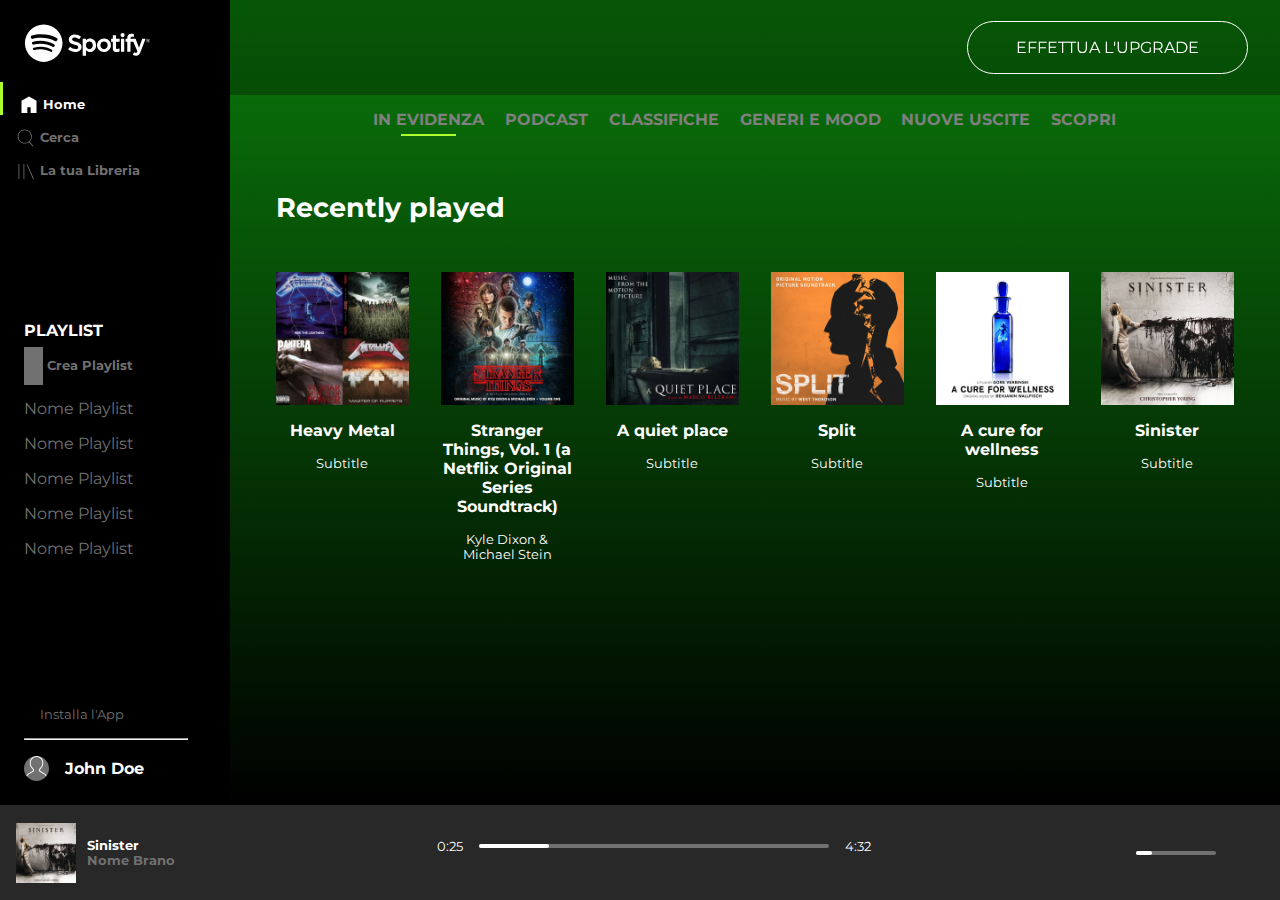
==== index2.html @ 2ba1409d "pagina bonus" ====
<!DOCTYPE html>
<html lang="en">
<head>
    <meta charset="UTF-8">
    <meta http-equiv="X-UA-Compatible" content="IE=edge">
    <meta name="viewport" content="width=device-width, initial-scale=1.0">
    <link rel="preconnect" href="https://fonts.googleapis.com">
    <link rel="preconnect" href="https://fonts.gstatic.com" crossorigin>
    <link href="https://fonts.googleapis.com/css2?family=Montserrat:wght@400;500;600&display=swap" rel="stylesheet"> 
    <link rel="stylesheet" href="https://cdnjs.cloudflare.com/ajax/libs/font-awesome/6.2.0/css/all.min.css" integrity="sha512-xh6O/CkQoPOWDdYTDqeRdPCVd1SpvCA9XXcUnZS2FmJNp1coAFzvtCN9BmamE+4aHK8yyUHUSCcJHgXloTyT2A==" crossorigin="anonymous" referrerpolicy="no-referrer" />
    <link rel="stylesheet" href="./css/style.css">
    <title>Spotify</title>
</head>
<body>
    <div class="wrapper">
        <main>
            <nav>
                <div class="nav-top">
                    <div class="logo">
                        <a href="#"><img src="./img/logo.svg" alt="Spotify"></a>
                    </div>
                    <!--  -->
                    <img src="./img/logo-small.svg" alt="home" class="none logo-small">
                    
                    <div class="nav-menu">
                        <div class="menu txt-white active-nav">
                        <svg viewBox="0 0 512 512" xmlns="http://www.w3.org/2000/svg"><path d="M448 463.746h-149.333v-149.333h-85.334v149.333h-149.333v-315.428l192-111.746 192 110.984v316.19z" fill="#ffffff"/></svg>
                        &nbsp;<div class="txt-small bold">Home</div>
                        </div>
                        <!--  -->
                        <svg viewBox="0 0 512 512" xmlns="http://www.w3.org/2000/svg" class="none"><path d="M448 463.746h-149.333v-149.333h-85.334v149.333h-149.333v-315.428l192-111.746 192 110.984v316.19z" fill="#ffffff"/></svg>
                        
                        <div class="menu">
                        <svg viewBox="0 0 512 512" xmlns="http://www.w3.org/2000/svg"><path d="M349.714 347.937l93.714 109.969-16.254 13.969-93.969-109.969q-48.508 36.825-109.207 36.825-36.826 0-70.476-14.349t-57.905-38.603-38.603-57.905-14.349-70.476 14.349-70.476 38.603-57.905 57.905-38.603 70.476-14.349 70.476 14.349 57.905 38.603 38.603 57.905 14.349 70.476q0 37.841-14.73 71.619t-40.889 58.921zM224 377.397q43.428 0 80.254-21.461t58.286-58.286 21.461-80.254-21.461-80.254-58.286-58.285-80.254-21.46-80.254 21.46-58.285 58.285-21.46 80.254 21.46 80.254 58.285 58.286 80.254 21.461z" fill="rgba(113, 113, 113, 1)" fill-rule="evenodd"/></svg>
                        &nbsp;<div class="txt-small bold">Cerca</div>
                        </div>
                        <!--  -->
                        <svg viewBox="0 0 512 512" xmlns="http://www.w3.org/2000/svg" class="none"><path d="M349.714 347.937l93.714 109.969-16.254 13.969-93.969-109.969q-48.508 36.825-109.207 36.825-36.826 0-70.476-14.349t-57.905-38.603-38.603-57.905-14.349-70.476 14.349-70.476 38.603-57.905 57.905-38.603 70.476-14.349 70.476 14.349 57.905 38.603 38.603 57.905 14.349 70.476q0 37.841-14.73 71.619t-40.889 58.921zM224 377.397q43.428 0 80.254-21.461t58.286-58.286 21.461-80.254-21.461-80.254-58.286-58.285-80.254-21.46-80.254 21.46-58.285 58.285-21.46 80.254 21.46 80.254 58.285 58.286 80.254 21.461z" fill="rgba(113, 113, 113, 1)" fill-rule="evenodd"/></svg>
                        
                        <div class="menu">
                        <svg viewBox="0 0 512 512" xmlns="http://www.w3.org/2000/svg"><path d="M291.301 81.778l166.349 373.587-19.301 8.635-166.349-373.587zM64 463.746v-384h21.334v384h-21.334zM192 463.746v-384h21.334v384h-21.334z" fill="rgba(113, 113, 113, 1)"/></svg>
                        &nbsp;<div class="txt-small bold">La tua Libreria</div>
                        </div>
                        <!--  -->
                        <svg viewBox="0 0 512 512" xmlns="http://www.w3.org/2000/svg" class="none"><path d="M291.301 81.778l166.349 373.587-19.301 8.635-166.349-373.587zM64 463.746v-384h21.334v384h-21.334zM192 463.746v-384h21.334v384h-21.334z" fill="rgba(113, 113, 113, 1)"/></svg>
                    </div>
                </div>
                
                <div class="playlist">
                    <div class="txt-white text-uppercase bold">
                        Playlist
                    </div>
                    <div class="create-playlist">
                        <a href="index2.html"><i class="fa-solid fa-plus"></i></a>
                        &nbsp; <div class="txt-small bold">Crea Playlist</div>
                    </div>
                    <div class="nome-playlist">
                        <ul>
                            <li>Nome Playlist</li>
                            <li>Nome Playlist</li>
                            <li>Nome Playlist</li>
                            <li>Nome Playlist</li>
                            <li>Nome Playlist</li>
                        </ul>
                    </div>
                </div>
                <div class="nav-bot">
                        <div class="install">
                            <i class="fa-regular fa-circle-down"></i> <div class="txt-grey txt-small">Installa l'App</div>
                        </div>
                        <!--  -->
                        <i class="fa-regular fa-circle-down none"></i>

                        <hr>
                        <div class="profile">
                            <svg viewBox="0 0 80 90" xmlns="http://www.w3.org/2000/svg" class="profile-show"><path d="M67.74 61.78l-14.5-8.334c-.735-.422-1.24-1.145-1.385-1.98-.145-.835.088-1.685.638-2.33l5.912-6.93c3.747-4.378 5.81-9.967 5.81-15.737v-2.256c0-6.668-2.792-13.108-7.658-17.67C51.622 1.92 45.17-.386 38.392.054c-12.677.82-22.607 11.772-22.607 24.934v1.483c0 5.77 2.063 11.36 5.81 15.736l5.912 6.933c.55.644.783 1.493.638 2.33-.143.834-.648 1.556-1.383 1.98l-14.494 8.33C4.7 66.077 0 74.15 0 82.844v6.76h3.333v-6.76c0-7.5 4.055-14.46 10.59-18.174l14.5-8.334c1.597-.918 2.692-2.487 3.007-4.302.315-1.815-.19-3.66-1.387-5.06l-5.913-6.936c-3.23-3.775-5.01-8.594-5.01-13.57v-1.484c0-11.41 8.562-20.9 19.488-21.608 5.85-.377 11.415 1.61 15.67 5.598 4.26 3.992 6.605 9.404 6.605 15.24v2.254c0 4.976-1.778 9.796-5.01 13.57l-5.915 6.935c-1.195 1.4-1.7 3.246-1.386 5.06.313 1.816 1.41 3.385 3.008 4.303l14.507 8.338c6.525 3.71 10.58 10.67 10.58 18.17v6.76H80v-6.76c0-8.695-4.7-16.768-12.26-21.063z" fill="#ffffff"></svg>
                            <div class="profile-show bold txt-white">John Doe</div>
                            <!--  -->
                            <svg viewBox="0 0 80 90" xmlns="http://www.w3.org/2000/svg" class="none joe"><path d="M67.74 61.78l-14.5-8.334c-.735-.422-1.24-1.145-1.385-1.98-.145-.835.088-1.685.638-2.33l5.912-6.93c3.747-4.378 5.81-9.967 5.81-15.737v-2.256c0-6.668-2.792-13.108-7.658-17.67C51.622 1.92 45.17-.386 38.392.054c-12.677.82-22.607 11.772-22.607 24.934v1.483c0 5.77 2.063 11.36 5.81 15.736l5.912 6.933c.55.644.783 1.493.638 2.33-.143.834-.648 1.556-1.383 1.98l-14.494 8.33C4.7 66.077 0 74.15 0 82.844v6.76h3.333v-6.76c0-7.5 4.055-14.46 10.59-18.174l14.5-8.334c1.597-.918 2.692-2.487 3.007-4.302.315-1.815-.19-3.66-1.387-5.06l-5.913-6.936c-3.23-3.775-5.01-8.594-5.01-13.57v-1.484c0-11.41 8.562-20.9 19.488-21.608 5.85-.377 11.415 1.61 15.67 5.598 4.26 3.992 6.605 9.404 6.605 15.24v2.254c0 4.976-1.778 9.796-5.01 13.57l-5.915 6.935c-1.195 1.4-1.7 3.246-1.386 5.06.313 1.816 1.41 3.385 3.008 4.303l14.507 8.338c6.525 3.71 10.58 10.67 10.58 18.17v6.76H80v-6.76c0-8.695-4.7-16.768-12.26-21.063z" fill="#ffffff"></svg>
                        </div>
                </div>
            </nav>

            <section class="main-content">
 <!--UPGRADE  -->
                <aside>
                    <a href="#" class="upgrade text-uppercase">
                        Effettua l'upgrade
                    </a>
                </aside>
<!-- Contenitore principale -->
                <section class="inner-content">
                    <div class="link">
                        <ul class="bold txt-medium">
                            <li><a class="text-uppercase active" href="#">In evidenza</a></li>
                            <li><a class="text-uppercase" href="#">Podcast</a></li>
                            <li><a class="text-uppercase" href="#">Classifiche</a></li>
                            <li><a class="text-uppercase" href="#">Generi e mood</a></li>
                            <li><a class="text-uppercase" href="#">Nuove uscite</a></li>
                            <li><a class="text-uppercase" href="#">Scopri</a></li>
                        </ul>
                    </div>


                    <div class="recent-played">
                        <div class="bold txt-big">Recently played</div>
                        <div class="cards">
                            
                            <div class="card">
                                <div class="cards-image">
                                    <img src="./img/metal_lifting.jpg" alt="Metal">
                                    <div class="cards-overlay">
                                        <i class="fa-regular fa-circle-play"></i>
                                    </div>
                                </div>                              
                                <div class="txt-medium bold">Heavy Metal</div>
                                <div class="txt-small">Subtitle</div>
                            </div>

                            <div class="card">
                                <div class="cards-image">
                                    <img src="./img/stranger.jpeg" alt="Stranger Things">
                                    <div class="cards-overlay">
                                        <i class="fa-regular fa-circle-play"></i>
                                    </div>
                                </div>
                                <div class="txt-medium bold ">Stranger Things, Vol. 1 (a Netflix Original Series Soundtrack)</div>
                                <div class="txt-small">Kyle Dixon & Michael Stein</div>
                            </div>

                            <div class="card">
                                <div class="cards-image">
                                    <img src="./img/aquietplace.jpeg" alt="Quiet Place">
                                    <div class="cards-overlay">
                                        <i class="fa-regular fa-circle-play"></i>
                                    </div>
                                </div>
                                <div class="txt-medium bold">A quiet place</div>
                                <div class="txt-small">Subtitle</div>
                            </div>

                            <div class="card">
                                <div class="cards-image">
                                    <img src="./img/split.jpeg" alt="Split">
                                    <div class="cards-overlay">
                                        <i class="fa-regular fa-circle-play"></i>
                                    </div>
                                </div>
                                <div class="txt-medium bold">Split</div>
                                <div class="txt-small">Subtitle</div>
                            </div>

                            <div class="card">
                                <div class="cards-image">
                                    <img src="./img/cure.jpeg" alt="Wellness">
                                    <div class="cards-overlay">
                                        <i class="fa-regular fa-circle-play"></i>
                                    </div>
                                </div>
                                <div class="txt-medium bold">A cure for wellness</div>
                                <div class="txt-small">Subtitle</div>
                            </div>

                            <div class="card">
                                <div class="cards-image">
                                    <img src="./img/sinister.jpeg" alt="Sinister">
                                    <div class="cards-overlay">
                                        <i class="fa-regular fa-circle-play"></i>
                                    </div>
                                </div>
                                <div class="txt-medium bold">Sinister</div>
                                <div class="txt-small">Subtitle</div>
                            </div>
                        </div>
                    </div>
                </section>
            </section>
        </main>
        
        <div class="playbar">
            <div class="playbar-left">
                <img src="./img/sinister.jpeg" alt="">
                <div class="text">
                    <div class="txt-white txt-small bold">Sinister</div>
                    <div class="txt-small txt-grey bold">Nome Brano</div>
                </div>
                <div class="icons">
                    <a href="#"><i class="fa-regular fa-heart txt-grey"></i></a>   
                    <a href="#"><i class="fa-regular fa-folder txt-grey"></i></a>
                </div>
            </div>

            <div class="playbar-center">
                <div class="media-icons">
                <i class="fa-solid fa-shuffle"></i>
                <i class="fa-solid fa-backward-step"></i>
                <i class="fa-regular fa-circle-play"></i>
                <i class="fa-solid fa-forward-step"></i>
                <i class="fa-solid fa-arrow-rotate-right"></i>   
                </div>
                <div class="media-player">
                    <div class="txt-small">0:25</div>
                        <div class="progress-bar">
                            <div class="progress-bar overlay"></div>
                        </div>
                    <div class="txt-small">4:32</div>
                </div>
            </div>

            <div class="playbar-right">
                <div class="play-right">
                    <i class="fa-solid fa-list"></i>
                    <i class="fa-solid fa-tv"></i>
                    <i class="fa-solid fa-volume-high"></i> &nbsp;
                </div>
                <div class="volume-bar">
                    <div class="volume-bar overlay"></div>
                </div>
            </div>
        </div>
    </div>
</body>
</html>
---- css/style.css ----
/* Common */
:root{
    --nero-100: rgba(0, 0, 0, 1);
    --black-opacity: rgba(0, 0, 0, 0.5);
    --deep-blue: rgba(20, 25, 34, 1);
    --dark-grey: rgba(40, 40, 40, 1);
    --text-white: rgba(255, 255, 255, 1);
    --text-grey: rgba(113, 113, 113, 1);
    --lime-green: rgba(173, 255, 47, 1);
}

*{
    margin: 0;
    padding: 0;
    box-sizing: border-box;
}

body{
    font-family: 'Montserrat', sans-serif;
    color: var(--text-white);
}

.debug{
    border: 1px solid black;
}

.wrapper{
    width: 100%;
    height: 100vh;
    background-color: var(--nero-100);
}

.text-uppercase{
    text-transform: uppercase;
}

.bold{
    font-weight: bold;
}

.txt-small{
    font-size: 0.8rem;
}

.txt-big{
    font-size: 1.7rem;
    margin-left: 0.6em;
}

.line-height{
    line-height: 3em;
}

.margin-left{
    margin: 1em 0 0 1em;
}

.recent-played, .create, .artists{
    padding: 50px 30px;   
}

.txt-white{
    color: var(--text-white);
}

.txt-grey{
    color: var(--text-grey);
}

.none{
    display: none;
}

.circle{
    border-radius: 50%;
    overflow: hidden;
}

.pad-top{
    padding-top: 1em;
}


/* Main section */
main{
    width: 100%;
    height: calc(100vh - 95px);
    display: flex; 
}


.main-content{
    width: calc(100% - 230px);
    height: 100%;
    background-image: linear-gradient(rgb(10, 121, 10),rgba(255,0,0,0));
}

.inner-content{
    height: 100%;
    overflow-y: auto;
}



/* ASIDE */
aside{
    display: flex;
    align-items: center;
    justify-content: flex-end;
    width: calc(100% - 230px);
    height: 95px;
    background-color: rgba(0, 0, 0, 0.281);
    position: fixed;
    top: 0;
    z-index: 1000;
}

.upgrade{
    border: 1px solid var(--text-white);
    color: var(--text-white);
    border-radius: 30px;
    margin-right: 2em;
    text-decoration: none;
    text-align: center;
    padding: 1em 3em;
    cursor: pointer;
}

.upgrade:hover{
    cursor: pointer;
    color: var(--lime-green);
    transform: scale(1.1);
    transition: 1s;
}




/* Contenitore principale */
.link{
    display: flex;
    display: wrap;
    justify-content: center;
    margin-top: 110px;
}

.link li{
    display: flex;

}
.link ul{
    display: flex;
    flex-flow: wrap;
    list-style: none;
}

.link a{
    text-decoration: none;
    color: grey;
    padding-right: 1.3em;
}

.link a.active:after {
    content: '';
    display: block;
    background-color: var(--lime-green);
    width: 50%;
    height: 2px;
    margin: 5px auto;
}

.link ul li a:hover:after{
    content: "";
    display: block;
    background-color: var(--lime-green);
    width: 50%;
    height: 2px;
    margin: 5px auto;
}

.link a:hover{
    color: var(--text-white);
}




/* Recently played */

.cards{
    display: flex;
    margin-top: 2em;
}

.cards img{
    width: 100%;
    display: block;
}

.cards-image{
    position: relative;
}

.card:hover .cards-overlay{
    display: flex;
}

.cards-overlay{
    justify-content: center;
    align-items: center;
    position: absolute;
    top: 0;
    bottom: 0;
    left: 0;
    right: 0;
    background-color: var(--black-opacity);
    font-size: 3rem;
    color: var(--lime-green);
    display: none;
}

.card{
    text-align: center;
    width: calc((100% / 6) - 2em);
    margin: 1em;
    cursor: pointer;
}

.card .txt-medium{
    padding: 1em 0;
}




/* NAV LATERALE */
nav{
    display: flex;
    flex-flow: column;
    justify-content: space-between;
    overflow: hidden;
    width: 230px;
    padding: 1.5em;   
    background-color: var(--nero-100);
    color: var(--text-grey);
}

.nav-menu{
    margin: -1.5em;
    padding: 1.5em 0;
}

.active-nav{
    vertical-align: middle;
    border-left: 3px solid var(--lime-green);
    padding-right: 1em;
}

nav .menu{
    display: flex;
    align-items: center;
    padding-top: 0.8em;
}

.logo{
    width: 70%;
    padding-bottom: 1em;
}

.out-menu{
    padding: 0;
}
.menu svg{
    width: 20px;
    margin-left: 1em;
    color: var(--text-grey);
}

.menu:hover{
    color: var(--text-white);
    cursor: pointer;
}

.fa-plus{
    background-color: var(--text-grey);
    color: var(--nero-100);
    padding: 0.6em;
}

.create-playlist{
    display: flex;
    align-items: center;
    padding: 1em 0;
}

.create-playlist:hover{
    cursor: pointer;
    color: var(--text-white);
}

.fa-plus:hover{
    background-color: var(--text-white);
}

.playlist{
    display: flex;
    flex-flow: column;
    overflow-y: hidden;
    padding: 1.5em 0;
}

.nome-playlist{
    overflow-y: auto;
}

.nome-playlist li{
    list-style: none;
    padding: 0.5em 0;
}

.nome-playlist li:hover{
    cursor: pointer;
    color: var(--text-white);
}

.nav-bot{
    width: 100%;
    background-color: var(--nero-100);
}

.nav-bot hr{
    width: 90%;
    text-align: center;
}

.install{
    display: flex;
    padding-bottom: 1em;
}

.install i{
    padding-right: 1em;
}

.install:hover{
    cursor: pointer;
    color: var(--text-white);
}

.profile{
    padding-top: 1em;
    display: flex;
    align-items: center;
}

.profile:hover{
    cursor: pointer;
}

.profile svg{
    width: 25px;
    height: 25px;
    margin-right: 1em;
    background-color: var(--text-grey);
    border-radius: 50%;
    object-fit: cover;
}




/* PLAY-BAR */
.playbar{
    display: flex;
    justify-content: space-between;
    width: 100%;
    height: 95px;
    background-color: var(--dark-grey);
    position: fixed;
    bottom: 0;
    z-index: 2000;
    padding: 1em;
}

.playbar img{
    max-width: 60px;
}

.playbar-left, .playbar-center, .playbar-right{
    min-width: 180px;
}

.playbar-left{
    display: flex;
    align-items: center;
}

.icons{
    display: flex;
    flex-direction: column;
    padding: 1em;
}
.text{
    padding-left: 0.7em;
}

.playbar-left:hover{
    cursor: pointer;
}

.playbar-left .text:hover{
    text-decoration: underline;
}

.fa-heart{
    padding-right: 1em;
}

.playbar .fa-heart:hover{
    cursor: pointer;
    color: var(--lime-green);
}

.playbar .fa-folder:hover{
    cursor: pointer;
    color: var(--lime-green);
}

.media-icons{
    display: flex;
    flex-flow: row;
    justify-content: center;
}

.media-icons i:hover{
    cursor: pointer;
    transform: scale(1.2);
}

.media-icons .fa-circle-play:hover{
    transform: scale(1.4);
    color: var(--lime-green);
}

.playbar-center i{
    padding: 0.3em 1em 0 0;
    font-size: 1.5em;
}

.media-player{
    display: flex;
    align-items: center;
}

.fa-shuffle{
    color: var(--lime-green);
}

.progress-bar{
    height: 4px;
    background-color: var(--text-grey);
    width: 350px;
    border-radius: 10px;
    margin: 1em;
    cursor: pointer;
}

.progress-bar.overlay {
    height: 4px;
    background-color: var(--text-white);
    border-radius: 10px;
    width: 20%;
    margin:0;
}

.playbar-right{
    display: flex;
    align-items: center;
}

.play-right i{
    padding-left: 1em;
}

.play-right{
    display: flex;
}

.play-right i:hover{
    cursor: pointer;
    transform: scale(1.2);
}

.volume-bar {
    height: 4px;
    background-color: var(--text-grey);
    width: 80px;
    margin-right: 10px;
    border-radius: 10px;
    cursor: pointer;
}

.volume-bar.overlay {
    height: 4px;
    background-color: var(--text-white);
    border-radius: 10px;
    width: 20%;
}


/* ######## PAGINA CREA PLAYLIST ######### */




/* ###############################
            RESPONSIVE 
    ############################# */


@media screen and (max-width: 1100px){
    .card{
        width: calc((100% / 4) - 2em);
    }

    .cards{
        flex-flow: wrap;
    }

    .link ul{
        justify-content: center;
    }
}

@media screen and (max-width: 800px){
    .card{
        width: calc((100% / 2) - 2em);
    }
    aside{
        justify-content: center;
    }

@media screen and (max-width: 600px){
    .card{
        width: calc((100% / 1) - 2em);
    }
    .link{
        line-height: 1.5em;
    }
    .main-content{
        width: calc(100% - 100px);
        height: 100%;
    }
    nav{
       width: 100px;
    }
    aside{
        width: calc(100% - 100px);
    }  
    .none{
        display: block;
        padding: 0.5em 0;
        width: 1.5em;
        cursor: pointer;
    }
    nav .nav-menu svg{
        margin-left: 1em;
    }
    nav .joe{
        padding: 0;
        margin-top: -0.2em;
    }
    .playlist, .logo{
        display: none;
    }
    nav .menu, .install, .profile-show{
        display: none;
    }
    .nav-bot hr{
        width: 50%;
        margin-top: 0.3em;
    }
    .logo-small{
        width: 70%;
        margin-left: -0.8em;
    }
}
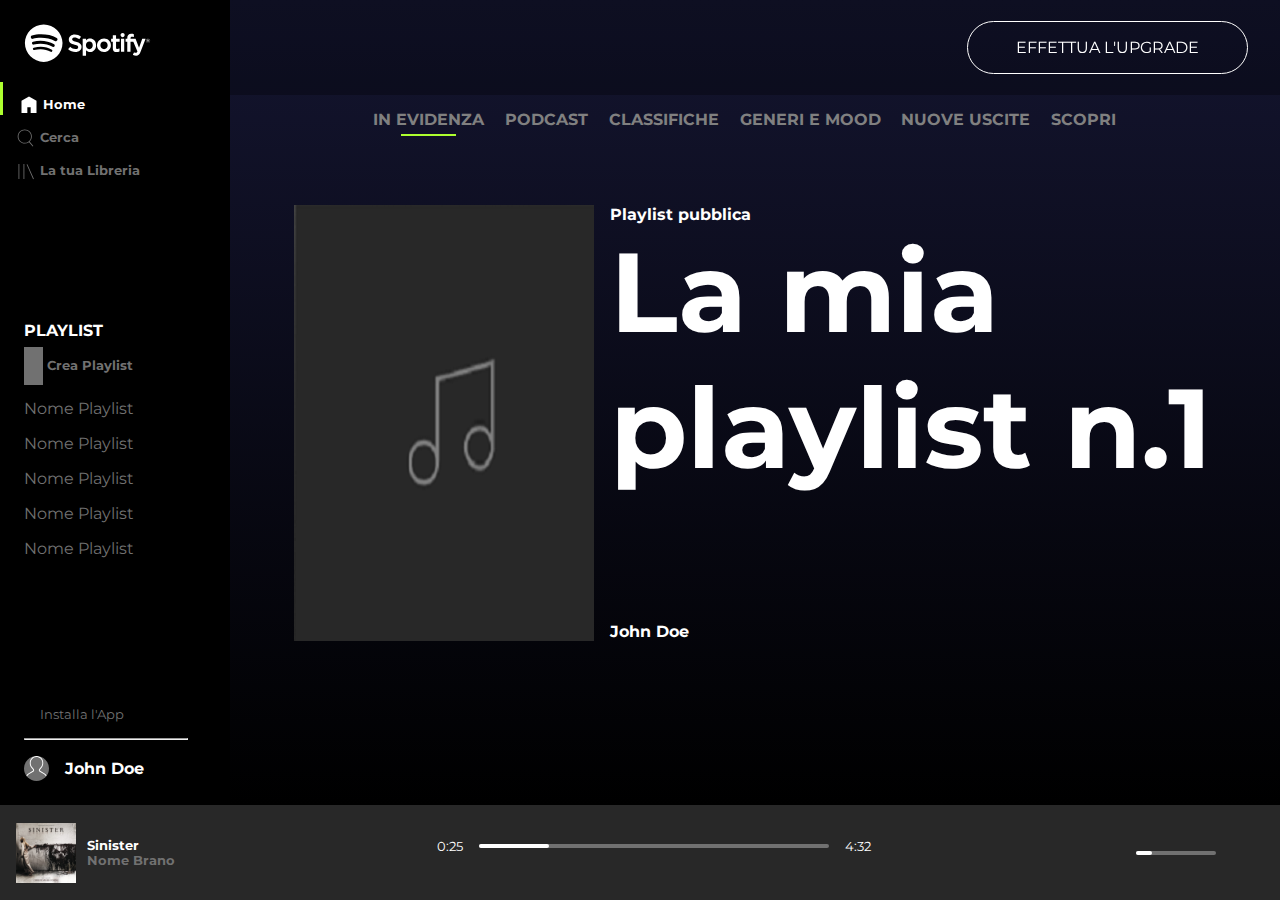
==== commit 3ed1d0a7: "create playlist" ====
--- a/index2.html
+++ b/index2.html
@@ -81,7 +81,7 @@
                 </div>
             </nav>
 
-            <section class="main-content">
+            <section class="main-content bg-blue">
  <!--UPGRADE  -->
                 <aside>
                     <a href="#" class="upgrade text-uppercase">
@@ -102,76 +102,18 @@
                     </div>
 
 
-                    <div class="recent-played">
-                        <div class="bold txt-big">Recently played</div>
-                        <div class="cards">
-                            
-                            <div class="card">
-                                <div class="cards-image">
-                                    <img src="./img/metal_lifting.jpg" alt="Metal">
-                                    <div class="cards-overlay">
-                                        <i class="fa-regular fa-circle-play"></i>
-                                    </div>
-                                </div>                              
-                                <div class="txt-medium bold">Heavy Metal</div>
-                                <div class="txt-small">Subtitle</div>
-                            </div>
-
-                            <div class="card">
-                                <div class="cards-image">
-                                    <img src="./img/stranger.jpeg" alt="Stranger Things">
-                                    <div class="cards-overlay">
-                                        <i class="fa-regular fa-circle-play"></i>
-                                    </div>
-                                </div>
-                                <div class="txt-medium bold ">Stranger Things, Vol. 1 (a Netflix Original Series Soundtrack)</div>
-                                <div class="txt-small">Kyle Dixon & Michael Stein</div>
-                            </div>
-
-                            <div class="card">
-                                <div class="cards-image">
-                                    <img src="./img/aquietplace.jpeg" alt="Quiet Place">
-                                    <div class="cards-overlay">
-                                        <i class="fa-regular fa-circle-play"></i>
-                                    </div>
-                                </div>
-                                <div class="txt-medium bold">A quiet place</div>
-                                <div class="txt-small">Subtitle</div>
-                            </div>
-
-                            <div class="card">
-                                <div class="cards-image">
-                                    <img src="./img/split.jpeg" alt="Split">
-                                    <div class="cards-overlay">
-                                        <i class="fa-regular fa-circle-play"></i>
-                                    </div>
-                                </div>
-                                <div class="txt-medium bold">Split</div>
-                                <div class="txt-small">Subtitle</div>
-                            </div>
-
-                            <div class="card">
-                                <div class="cards-image">
-                                    <img src="./img/cure.jpeg" alt="Wellness">
-                                    <div class="cards-overlay">
-                                        <i class="fa-regular fa-circle-play"></i>
-                                    </div>
-                                </div>
-                                <div class="txt-medium bold">A cure for wellness</div>
-                                <div class="txt-small">Subtitle</div>
-                            </div>
-
-                            <div class="card">
-                                <div class="cards-image">
-                                    <img src="./img/sinister.jpeg" alt="Sinister">
-                                    <div class="cards-overlay">
-                                        <i class="fa-regular fa-circle-play"></i>
-                                    </div>
-                                </div>
-                                <div class="txt-medium bold">Sinister</div>
-                                <div class="txt-small">Subtitle</div>
-                            </div>
+                    <div class="add-playlist bold">
+                        <img src="./img/creaplaylist.png" alt="create">
+                        <div class="txt-create">
+                            <span>
+                                Playlist pubblica
+                            </span>
+                            <span class="txt-bigger">
+                                La mia playlist n.1
+                            </span>
+                            <span class="mg-top">John Doe</span>
                         </div>
+                        
                     </div>
                 </section>
             </section>
--- a/css/style.css
+++ b/css/style.css
@@ -510,8 +510,33 @@
 
 /* ######## PAGINA CREA PLAYLIST ######### */
 
-
-
+.bg-blue{
+    background-image: linear-gradient(rgb(20, 21, 48),rgba(20, 13, 58, 0));
+}
+
+.add-playlist{
+    display: flex;
+    margin: 4em;
+}
+
+.txt-bigger{
+    font-size: 7rem;
+}
+
+.txt-create{
+    display: flex;
+    flex-direction: column;
+    padding-left: 1em;
+}
+
+.mg-top{
+    margin-top: 7.9em;
+}
+
+.mg-top:hover{
+    cursor: pointer;
+    text-decoration: underline;
+}
 
 /* ###############################
             RESPONSIVE 
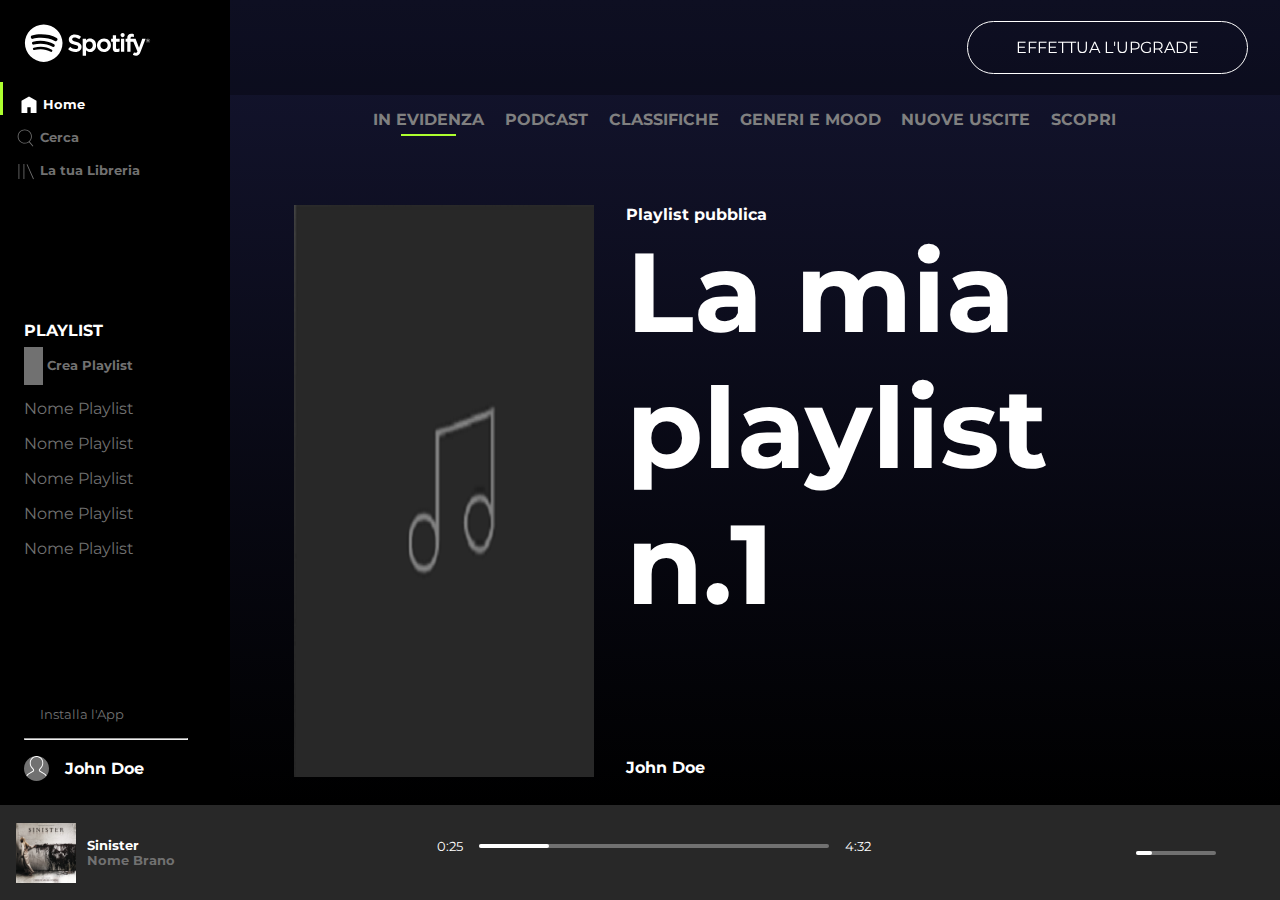
==== commit 62e7995d: "fine pagina bonus" ====
--- a/index2.html
+++ b/index2.html
@@ -112,9 +112,30 @@
                                 La mia playlist n.1
                             </span>
                             <span class="mg-top">John Doe</span>
+                        </div> 
+                    </div>
+
+                    <div class="find-songs">
+                        <h2>Cerchiamo qualcosa per la tua playlist</h2>
+                        <div class="search">
+                            <form action="#">
+                                <input type="text"
+                                    placeholder="Cerca brani o episodi"
+                                    name="search">
+                            </form>
                         </div>
-                        
+                        <hr class="find">
+
+                        <div class="settings">
+                        <i class="fa-solid fa-ellipsis"></i> 
+                        <div class="bold">Altre impostazioni per la tua playlist</div>
+                        </div>
+                        <div class="settings">
+                            <i class="fa-solid fa-user-plus"></i>
+                            <div class="bold">Invita utenti a collaborare alla tua playlist</div>
+                        </div>
                     </div>
+                    
                 </section>
             </section>
         </main>
--- a/css/style.css
+++ b/css/style.css
@@ -526,7 +526,7 @@
 .txt-create{
     display: flex;
     flex-direction: column;
-    padding-left: 1em;
+    padding-left: 2em;
 }
 
 .mg-top{
@@ -538,6 +538,51 @@
     text-decoration: underline;
 }
 
+.add-playlist img:hover{
+    cursor: pointer;
+    transform: scale(1.1);
+    transition: 1s;
+    box-shadow: 3px 3px 10px var(--lime-green);
+}
+
+.find-songs{
+    margin: 7em 4em;
+}
+
+.search input[type=text]{
+    margin: 2em 0;
+    padding-left: 0.5em;
+    width:400px;
+    height:50px;
+    background-color: var(--deep-blue);
+    color: var(--text-grey);
+    border-radius: 5px;
+    border: none;
+}
+
+.find{
+    width: 50%;
+    margin-bottom: 2em;
+}
+
+.fa-ellipsis, .fa-user-plus{
+    width: 50px;
+    font-size: 25px;
+    cursor: pointer;
+}
+
+.settings{
+    display: flex;
+    align-items: center;
+    padding: 1em 0;
+}
+
+.fa-ellipsis:hover{
+    color: var(--lime-green);
+}
+.fa-user-plus:hover{
+    color: var(--lime-green);
+}
 /* ###############################
             RESPONSIVE 
     ############################# */
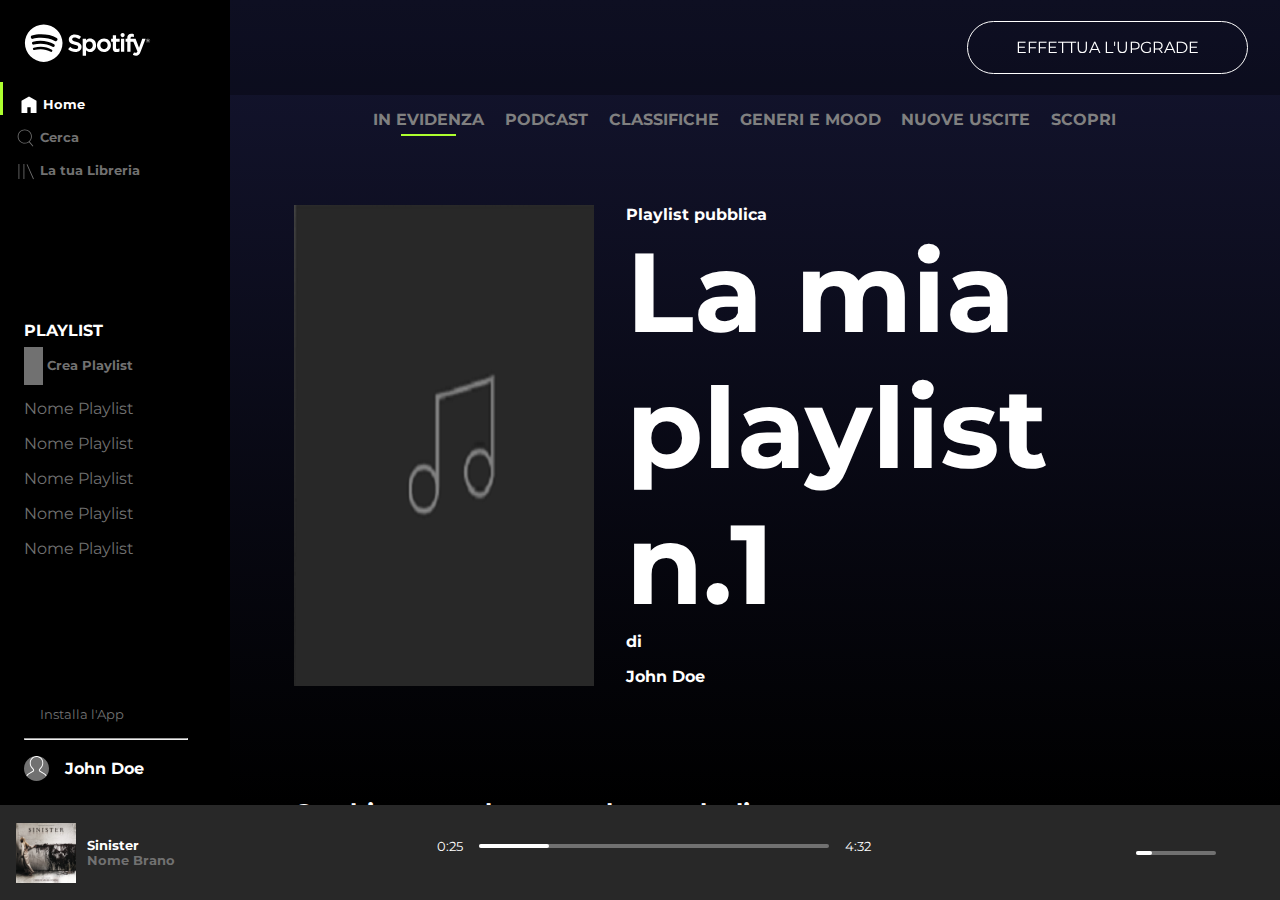
==== commit 219f3515: "aggiunto reindirizzamento alla pagina principale tramite il logo" ====
--- a/index2.html
+++ b/index2.html
@@ -17,7 +17,7 @@
             <nav>
                 <div class="nav-top">
                     <div class="logo">
-                        <a href="#"><img src="./img/logo.svg" alt="Spotify"></a>
+                        <a href="index.html"><img src="./img/logo.svg" alt="Spotify"></a>
                     </div>
                     <!--  -->
                     <img src="./img/logo-small.svg" alt="home" class="none logo-small">
@@ -111,7 +111,8 @@
                             <span class="txt-bigger">
                                 La mia playlist n.1
                             </span>
-                            <span class="mg-top">John Doe</span>
+                            <span class="">di</span>
+                            <span class="creator">John Doe</span>
                         </div> 
                     </div>
 
--- a/css/style.css
+++ b/css/style.css
@@ -515,6 +515,7 @@
 }
 
 .add-playlist{
+    min-width: 300px;
     display: flex;
     margin: 4em;
 }
@@ -529,13 +530,13 @@
     padding-left: 2em;
 }
 
-.mg-top{
-    margin-top: 7.9em;
-}
-
-.mg-top:hover{
-    cursor: pointer;
+.creator{
+    padding-top: 1em;
+}
+.creator:hover{
     text-decoration: underline;
+    cursor: pointer;
+    color: var(--lime-green);
 }
 
 .add-playlist img:hover{
@@ -583,6 +584,11 @@
 .fa-user-plus:hover{
     color: var(--lime-green);
 }
+
+
+
+
+
 /* ###############################
             RESPONSIVE 
     ############################# */
@@ -600,6 +606,9 @@
     .link ul{
         justify-content: center;
     }
+    .txt-bigger{
+        font-size: 4rem;
+    }
 }
 
 @media screen and (max-width: 800px){
@@ -609,6 +618,8 @@
     aside{
         justify-content: center;
     }
+    
+}
 
 @media screen and (max-width: 600px){
     .card{
@@ -654,4 +665,11 @@
         width: 70%;
         margin-left: -0.8em;
     }
+    .add-playlist{
+        display: flex;
+        flex-direction: column;
+    }
+    .txt-create{
+        padding-top: 2em;
+    }
 }